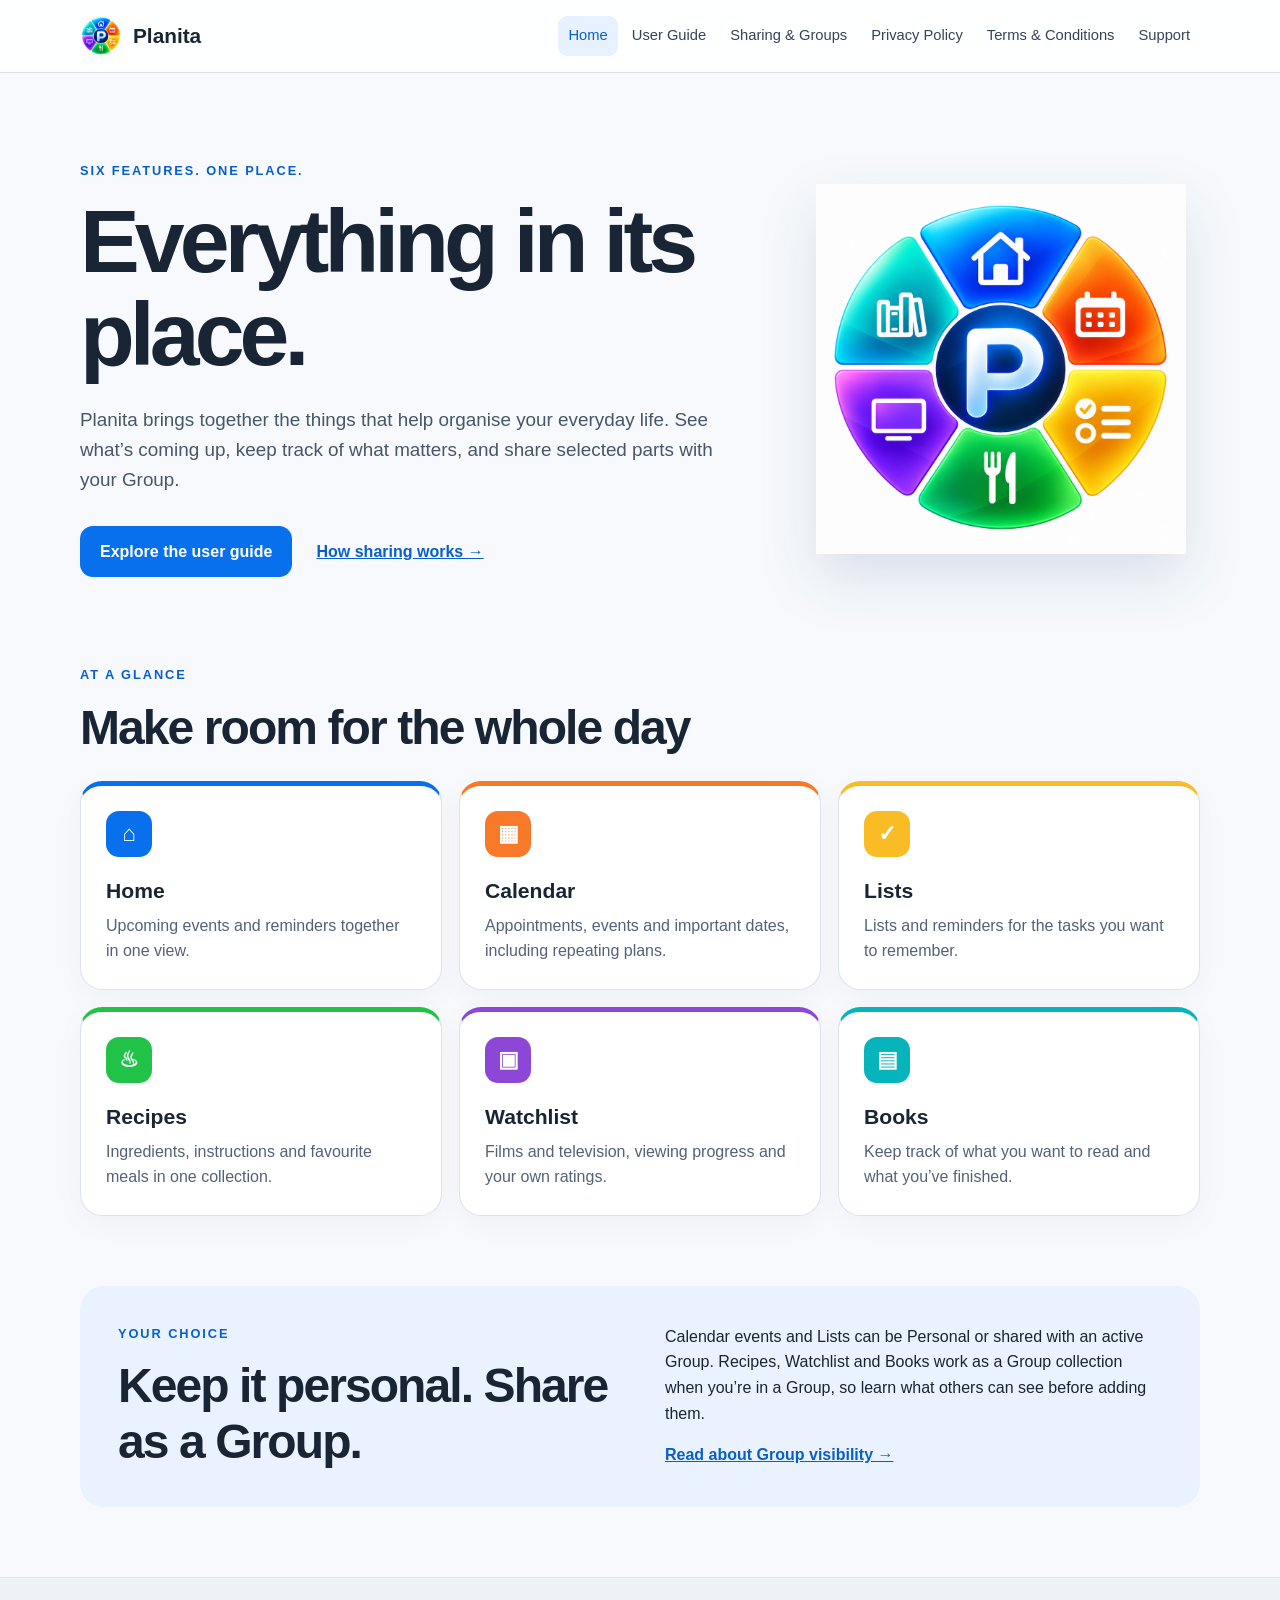
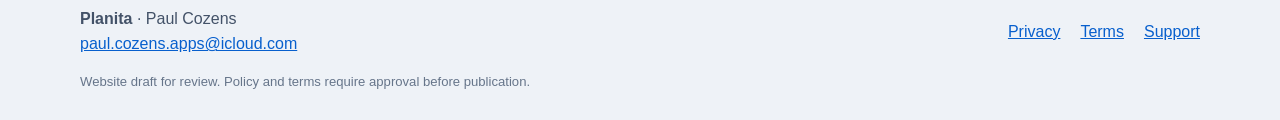
==== index.html @ f23fc289 "Add Planita website draft" ====
<!doctype html><html lang="en-GB"><head><meta charset="utf-8"><meta name="viewport" content="width=device-width,initial-scale=1"><meta name="color-scheme" content="light dark"><meta name="description" content="Planita helps organise events, lists, recipes, films and television, and books."><title>Home · Planita</title><link rel="icon" href="assets/planita-app-icon.png"><link rel="stylesheet" href="assets/site.css"></head><body><a class="skip" href="#main">Skip to content</a><header class="site-header"><div class="shell header-inner"><a class="brand" href="index.html"><img src="assets/planita-app-icon.png" alt="" width="42" height="42"><span>Planita</span></a><nav aria-label="Main navigation"><a href="index.html" aria-current="page">Home</a><a href="guide.html">User Guide</a><a href="sharing.html">Sharing & Groups</a><a href="privacy.html">Privacy Policy</a><a href="terms.html">Terms & Conditions</a><a href="support.html">Support</a></nav></div></header><main id="main" class="shell"><section class="hero"><div><p class="eyebrow">Six features. One place.</p><h1>Everything in its place.</h1><p class="lead">Planita brings together the things that help organise your everyday life. See what’s coming up, keep track of what matters, and share selected parts with your Group.</p><div class="actions"><a class="button" href="guide.html">Explore the user guide</a><a class="text-link" href="sharing.html">How sharing works →</a></div></div><div class="hero-art"><img src="assets/planita-app-icon.png" alt="Planita’s six-feature app icon" width="420" height="420"></div></section><section aria-labelledby="features"><div class="section-heading"><p class="eyebrow">At a glance</p><h2 id="features">Make room for the whole day</h2></div><div class="feature-grid"><article class="feature home"><span class="feature-mark">⌂</span><h3>Home</h3><p>Upcoming events and reminders together in one view.</p></article><article class="feature calendar"><span class="feature-mark">▦</span><h3>Calendar</h3><p>Appointments, events and important dates, including repeating plans.</p></article><article class="feature lists"><span class="feature-mark">✓</span><h3>Lists</h3><p>Lists and reminders for the tasks you want to remember.</p></article><article class="feature recipes"><span class="feature-mark">♨</span><h3>Recipes</h3><p>Ingredients, instructions and favourite meals in one collection.</p></article><article class="feature watchlist"><span class="feature-mark">▣</span><h3>Watchlist</h3><p>Films and television, viewing progress and your own ratings.</p></article><article class="feature books"><span class="feature-mark">▤</span><h3>Books</h3><p>Keep track of what you want to read and what you’ve finished.</p></article></div></section><section class="split-callout"><div><p class="eyebrow">Your choice</p><h2>Keep it personal. Share as a Group.</h2></div><div><p>Calendar events and Lists can be Personal or shared with an active Group. Recipes, Watchlist and Books work as a Group collection when you’re in a Group, so learn what others can see before adding them.</p><a class="text-link" href="sharing.html">Read about Group visibility →</a></div></section></main><footer class="site-footer"><div class="shell"><p><strong>Planita</strong> · Paul Cozens<br><a href="mailto:paul.cozens.apps@icloud.com">paul.cozens.apps@icloud.com</a></p><nav aria-label="Footer navigation"><a href="privacy.html">Privacy</a><a href="terms.html">Terms</a><a href="support.html">Support</a></nav><p class="small">Website draft for review. Policy and terms require approval before publication.</p></div></footer></body></html>
---- assets/site.css ----
:root{font-family:-apple-system,BlinkMacSystemFont,"Segoe UI",sans-serif;color:#192534;background:#f7f9fc;line-height:1.6;--line:#dbe3ee;--muted:#536276;--home:#086fed;--calendar:#f87a29;--lists:#fabc24;--recipes:#20c348;--watchlist:#8d47d7;--books:#05b5bb}*{box-sizing:border-box}html{scroll-behavior:smooth}body{margin:0}a{color:#075fcd}a:hover{text-decoration-thickness:2px}a:focus-visible,summary:focus-visible{outline:3px solid #086fed;outline-offset:4px}.shell{width:min(1120px,calc(100% - 40px));margin:auto}.skip{position:absolute;left:-9999px;top:10px;background:white;padding:10px;z-index:9}.skip:focus{left:10px}.site-header{background:rgba(255,255,255,.94);border-bottom:1px solid var(--line)}.header-inner{display:flex;align-items:center;justify-content:space-between;gap:24px;padding:15px 0}.brand{display:flex;align-items:center;gap:11px;color:#192534;text-decoration:none;font-weight:800;font-size:1.3rem;white-space:nowrap}.brand img{border-radius:11px}.site-header nav{display:flex;flex-wrap:wrap;gap:4px}.site-header nav a{color:#334359;text-decoration:none;padding:8px 10px;border-radius:9px;font-size:.92rem}.site-header nav a:hover,.site-header nav a[aria-current]{background:#e8f1ff;color:#075fcd}.hero{display:grid;grid-template-columns:1.25fr .75fr;align-items:center;gap:60px;padding:88px 0 80px}.hero h1{font-size:clamp(3rem,7vw,5.6rem);line-height:1.03;letter-spacing:-.055em;margin:.1em 0 .28em}.eyebrow{color:#075fcd;text-transform:uppercase;letter-spacing:.15em;font-weight:800;font-size:.8rem;margin:0 0 14px}.lead{font-size:1.18rem;color:#46566b;max-width:65ch}.hero-art{display:flex;justify-content:center}.hero-art img{width:min(100%,370px);height:auto;filter:drop-shadow(0 24px 28px rgba(18,52,100,.12))}.actions{display:flex;flex-wrap:wrap;align-items:center;gap:24px;margin-top:30px}.button{display:inline-block;background:#086fed;color:white;padding:13px 20px;border-radius:13px;text-decoration:none;font-weight:700}.button:hover{background:#075fcd}.text-link{font-weight:700}.section-heading{margin:8px 0 26px}.section-heading h2,.split-callout h2{font-size:clamp(2rem,4vw,3rem);line-height:1.15;letter-spacing:-.04em;margin:0}.feature-grid{display:grid;grid-template-columns:repeat(3,1fr);gap:17px}.feature,.guide-card{background:white;border:1px solid var(--line);border-radius:22px;box-shadow:0 8px 30px rgba(29,50,86,.035)}.feature{padding:25px;border-top:5px solid var(--accent)}.feature-mark{display:grid;place-items:center;width:46px;height:46px;background:var(--accent);color:white;border-radius:13px;font-size:1.4rem;font-weight:800}.feature h3{font-size:1.32rem;margin:17px 0 5px}.feature p{margin:0;color:var(--muted)}.home{--accent:var(--home)}.calendar{--accent:var(--calendar)}.lists{--accent:var(--lists)}.recipes{--accent:var(--recipes)}.watchlist{--accent:var(--watchlist)}.books{--accent:var(--books)}.split-callout{display:grid;grid-template-columns:1fr 1fr;gap:50px;background:#eaf2ff;border-radius:24px;padding:38px;margin:70px 0}.split-callout p{margin-top:0}.page-intro{padding:64px 0 34px;max-width:780px}.page-intro h1{font-size:clamp(2.7rem,6vw,4.7rem);line-height:1.06;letter-spacing:-.05em;margin:0}.review-badge{display:inline-block;background:#fff1d4;color:#67430c;border:1px solid #e9c47c;padding:7px 12px;border-radius:9px;font-weight:700;font-size:.9rem}.prose{max-width:780px;padding-bottom:75px}.prose h2{font-size:1.65rem;letter-spacing:-.025em;margin:36px 0 8px}.prose p,.prose li{color:#3e4e61}.prose li{margin:8px 0}.notice{background:#edf4ff;border-left:4px solid #086fed;border-radius:12px;padding:19px 22px;margin:30px 0}.notice p{margin:7px 0 0}.details{display:grid;gap:8px;background:white;border:1px solid var(--line);border-radius:14px;padding:18px}.details div{display:grid;grid-template-columns:140px 1fr}.details dt{font-weight:700}.details dd{margin:0;color:#526176}.guide-layout{display:grid;grid-template-columns:190px 1fr;gap:35px;padding-bottom:75px}.contents{align-self:start;position:sticky;top:20px;display:grid;gap:6px}.contents a{padding:5px 0}.article-stack{display:grid;gap:16px}.guide-card{padding:22px 27px;border-left:5px solid var(--accent,#cbd7e5);scroll-margin-top:20px}.guide-card h2{margin:0 0 7px;font-size:1.5rem}.guide-card p{margin:9px 0;color:#3e4e61}details{background:white;border:1px solid var(--line);border-radius:12px;margin:10px 0;padding:14px 18px}summary{cursor:pointer;font-weight:700}.site-footer{border-top:1px solid var(--line);background:#eef2f7;padding:28px 0;color:#435268}.site-footer .shell{display:flex;align-items:center;flex-wrap:wrap;justify-content:space-between;gap:14px}.site-footer p{margin:0}.site-footer nav{display:flex;gap:20px}.site-footer .small{width:100%;font-size:.82rem;color:#66758a}@media(max-width:760px){.header-inner{display:block}.site-header nav{margin-top:12px}.site-header nav a{font-size:.84rem;padding:6px}.hero{grid-template-columns:1fr;gap:22px;padding:54px 0}.hero-art{grid-row:1;justify-content:flex-start}.hero-art img{width:150px}.feature-grid{grid-template-columns:repeat(2,1fr)}.split-callout{grid-template-columns:1fr;gap:15px;padding:26px}.guide-layout{grid-template-columns:1fr}.contents{position:static;display:flex;flex-wrap:wrap;gap:8px}.contents strong{width:100%}.contents a{background:#e8f1ff;padding:5px 10px;border-radius:8px}.page-intro{padding-top:44px}}@media(max-width:480px){.shell{width:min(100% - 28px,1120px)}.feature-grid{grid-template-columns:1fr}.hero h1{font-size:3.1rem}.details div{grid-template-columns:1fr}.site-footer .shell{display:block}.site-footer nav{margin:13px 0}}@media(prefers-color-scheme:dark){:root{color:#eaf1fb;background:#101723;--line:#344357;--muted:#bac7d9}.site-header{background:#172232}.brand,.site-header nav a{color:#eaf1fb}.site-header nav a:hover,.site-header nav a[aria-current]{background:#183e71;color:#f5f9ff}.lead,.feature p,.guide-card p,.prose p,.prose li{color:#c0cede}.feature,.guide-card,details,.details{background:#1a2637}.split-callout,.notice{background:#172d4b}.site-footer{background:#172232;color:#d4dfeb}.details dd,.site-footer .small{color:#bac7d9}a{color:#7ab4ff}.eyebrow{color:#7ab4ff}.button{color:white}.review-badge{background:#513c1e;color:#ffdfa7;border-color:#866638}.contents a{background:#183e71}.skip{background:#1a2637}}
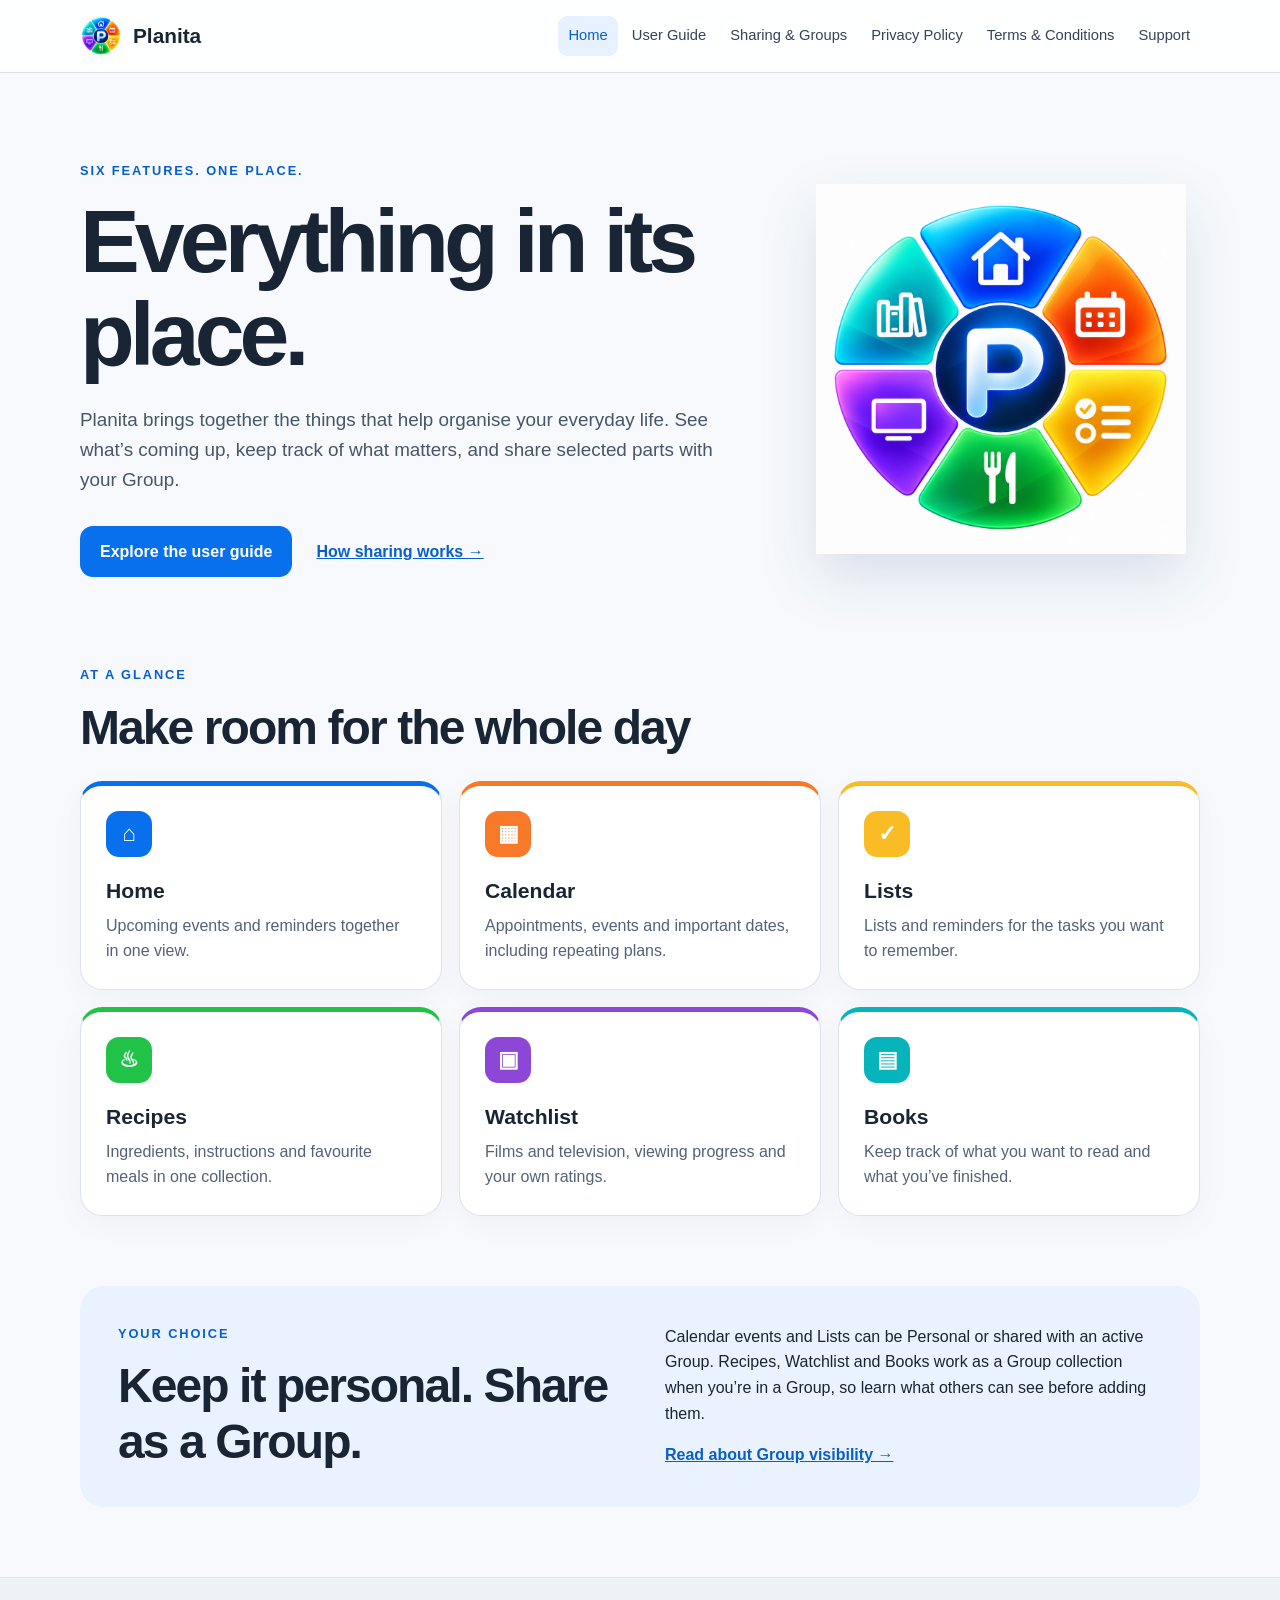
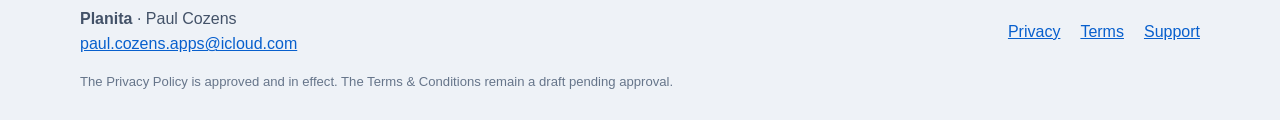
==== commit ed5cb454: "Updated Privacy Policy" ====
--- a/index.html
+++ b/index.html
@@ -1 +1 @@
-<!doctype html><html lang="en-GB"><head><meta charset="utf-8"><meta name="viewport" content="width=device-width,initial-scale=1"><meta name="color-scheme" content="light dark"><meta name="description" content="Planita helps organise events, lists, recipes, films and television, and books."><title>Home · Planita</title><link rel="icon" href="assets/planita-app-icon.png"><link rel="stylesheet" href="assets/site.css"></head><body><a class="skip" href="#main">Skip to content</a><header class="site-header"><div class="shell header-inner"><a class="brand" href="index.html"><img src="assets/planita-app-icon.png" alt="" width="42" height="42"><span>Planita</span></a><nav aria-label="Main navigation"><a href="index.html" aria-current="page">Home</a><a href="guide.html">User Guide</a><a href="sharing.html">Sharing & Groups</a><a href="privacy.html">Privacy Policy</a><a href="terms.html">Terms & Conditions</a><a href="support.html">Support</a></nav></div></header><main id="main" class="shell"><section class="hero"><div><p class="eyebrow">Six features. One place.</p><h1>Everything in its place.</h1><p class="lead">Planita brings together the things that help organise your everyday life. See what’s coming up, keep track of what matters, and share selected parts with your Group.</p><div class="actions"><a class="button" href="guide.html">Explore the user guide</a><a class="text-link" href="sharing.html">How sharing works →</a></div></div><div class="hero-art"><img src="assets/planita-app-icon.png" alt="Planita’s six-feature app icon" width="420" height="420"></div></section><section aria-labelledby="features"><div class="section-heading"><p class="eyebrow">At a glance</p><h2 id="features">Make room for the whole day</h2></div><div class="feature-grid"><article class="feature home"><span class="feature-mark">⌂</span><h3>Home</h3><p>Upcoming events and reminders together in one view.</p></article><article class="feature calendar"><span class="feature-mark">▦</span><h3>Calendar</h3><p>Appointments, events and important dates, including repeating plans.</p></article><article class="feature lists"><span class="feature-mark">✓</span><h3>Lists</h3><p>Lists and reminders for the tasks you want to remember.</p></article><article class="feature recipes"><span class="feature-mark">♨</span><h3>Recipes</h3><p>Ingredients, instructions and favourite meals in one collection.</p></article><article class="feature watchlist"><span class="feature-mark">▣</span><h3>Watchlist</h3><p>Films and television, viewing progress and your own ratings.</p></article><article class="feature books"><span class="feature-mark">▤</span><h3>Books</h3><p>Keep track of what you want to read and what you’ve finished.</p></article></div></section><section class="split-callout"><div><p class="eyebrow">Your choice</p><h2>Keep it personal. Share as a Group.</h2></div><div><p>Calendar events and Lists can be Personal or shared with an active Group. Recipes, Watchlist and Books work as a Group collection when you’re in a Group, so learn what others can see before adding them.</p><a class="text-link" href="sharing.html">Read about Group visibility →</a></div></section></main><footer class="site-footer"><div class="shell"><p><strong>Planita</strong> · Paul Cozens<br><a href="mailto:paul.cozens.apps@icloud.com">paul.cozens.apps@icloud.com</a></p><nav aria-label="Footer navigation"><a href="privacy.html">Privacy</a><a href="terms.html">Terms</a><a href="support.html">Support</a></nav><p class="small">Website draft for review. Policy and terms require approval before publication.</p></div></footer></body></html>+<!doctype html><html lang="en-GB"><head><meta charset="utf-8"><meta name="viewport" content="width=device-width,initial-scale=1"><meta name="color-scheme" content="light dark"><meta name="description" content="Planita helps organise events, lists, recipes, films and television, and books."><title>Home · Planita</title><link rel="icon" href="assets/planita-app-icon.png"><link rel="stylesheet" href="assets/site.css"></head><body><a class="skip" href="#main">Skip to content</a><header class="site-header"><div class="shell header-inner"><a class="brand" href="index.html"><img src="assets/planita-app-icon.png" alt="" width="42" height="42"><span>Planita</span></a><nav aria-label="Main navigation"><a href="index.html" aria-current="page">Home</a><a href="guide.html">User Guide</a><a href="sharing.html">Sharing & Groups</a><a href="privacy.html">Privacy Policy</a><a href="terms.html">Terms & Conditions</a><a href="support.html">Support</a></nav></div></header><main id="main" class="shell"><section class="hero"><div><p class="eyebrow">Six features. One place.</p><h1>Everything in its place.</h1><p class="lead">Planita brings together the things that help organise your everyday life. See what’s coming up, keep track of what matters, and share selected parts with your Group.</p><div class="actions"><a class="button" href="guide.html">Explore the user guide</a><a class="text-link" href="sharing.html">How sharing works →</a></div></div><div class="hero-art"><img src="assets/planita-app-icon.png" alt="Planita’s six-feature app icon" width="420" height="420"></div></section><section aria-labelledby="features"><div class="section-heading"><p class="eyebrow">At a glance</p><h2 id="features">Make room for the whole day</h2></div><div class="feature-grid"><article class="feature home"><span class="feature-mark">⌂</span><h3>Home</h3><p>Upcoming events and reminders together in one view.</p></article><article class="feature calendar"><span class="feature-mark">▦</span><h3>Calendar</h3><p>Appointments, events and important dates, including repeating plans.</p></article><article class="feature lists"><span class="feature-mark">✓</span><h3>Lists</h3><p>Lists and reminders for the tasks you want to remember.</p></article><article class="feature recipes"><span class="feature-mark">♨</span><h3>Recipes</h3><p>Ingredients, instructions and favourite meals in one collection.</p></article><article class="feature watchlist"><span class="feature-mark">▣</span><h3>Watchlist</h3><p>Films and television, viewing progress and your own ratings.</p></article><article class="feature books"><span class="feature-mark">▤</span><h3>Books</h3><p>Keep track of what you want to read and what you’ve finished.</p></article></div></section><section class="split-callout"><div><p class="eyebrow">Your choice</p><h2>Keep it personal. Share as a Group.</h2></div><div><p>Calendar events and Lists can be Personal or shared with an active Group. Recipes, Watchlist and Books work as a Group collection when you’re in a Group, so learn what others can see before adding them.</p><a class="text-link" href="sharing.html">Read about Group visibility →</a></div></section></main><footer class="site-footer"><div class="shell"><p><strong>Planita</strong> · Paul Cozens<br><a href="mailto:paul.cozens.apps@icloud.com">paul.cozens.apps@icloud.com</a></p><nav aria-label="Footer navigation"><a href="privacy.html">Privacy</a><a href="terms.html">Terms</a><a href="support.html">Support</a></nav><p class="small">The Privacy Policy is approved and in effect. The Terms & Conditions remain a draft pending approval.</p></div></footer></body></html>
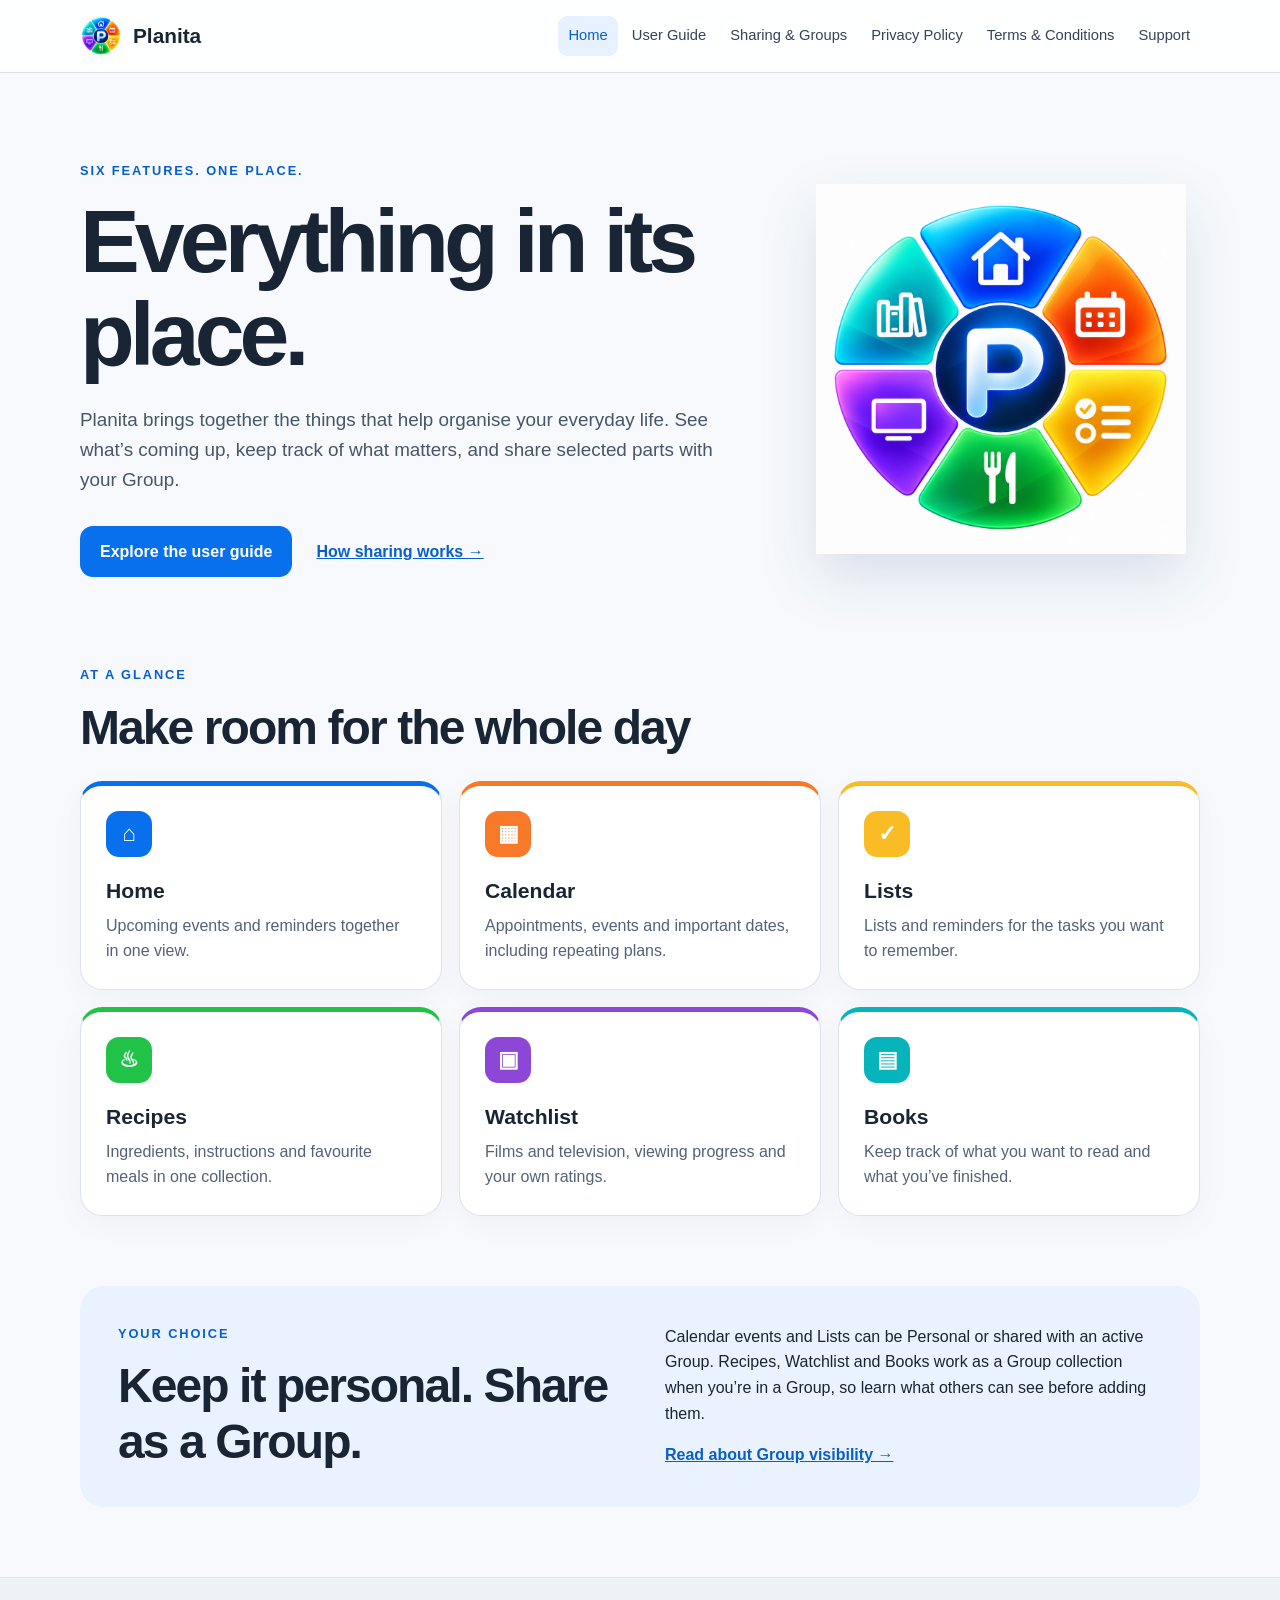
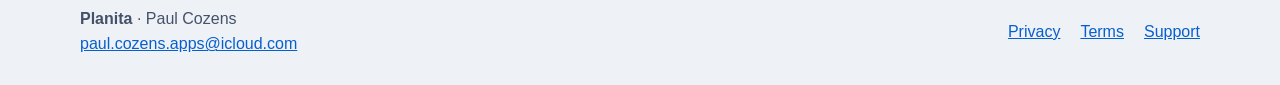
==== commit 8c6b5edf: "Updated T's and C's" ====
--- a/index.html
+++ b/index.html
@@ -1 +1 @@
-<!doctype html><html lang="en-GB"><head><meta charset="utf-8"><meta name="viewport" content="width=device-width,initial-scale=1"><meta name="color-scheme" content="light dark"><meta name="description" content="Planita helps organise events, lists, recipes, films and television, and books."><title>Home · Planita</title><link rel="icon" href="assets/planita-app-icon.png"><link rel="stylesheet" href="assets/site.css"></head><body><a class="skip" href="#main">Skip to content</a><header class="site-header"><div class="shell header-inner"><a class="brand" href="index.html"><img src="assets/planita-app-icon.png" alt="" width="42" height="42"><span>Planita</span></a><nav aria-label="Main navigation"><a href="index.html" aria-current="page">Home</a><a href="guide.html">User Guide</a><a href="sharing.html">Sharing & Groups</a><a href="privacy.html">Privacy Policy</a><a href="terms.html">Terms & Conditions</a><a href="support.html">Support</a></nav></div></header><main id="main" class="shell"><section class="hero"><div><p class="eyebrow">Six features. One place.</p><h1>Everything in its place.</h1><p class="lead">Planita brings together the things that help organise your everyday life. See what’s coming up, keep track of what matters, and share selected parts with your Group.</p><div class="actions"><a class="button" href="guide.html">Explore the user guide</a><a class="text-link" href="sharing.html">How sharing works →</a></div></div><div class="hero-art"><img src="assets/planita-app-icon.png" alt="Planita’s six-feature app icon" width="420" height="420"></div></section><section aria-labelledby="features"><div class="section-heading"><p class="eyebrow">At a glance</p><h2 id="features">Make room for the whole day</h2></div><div class="feature-grid"><article class="feature home"><span class="feature-mark">⌂</span><h3>Home</h3><p>Upcoming events and reminders together in one view.</p></article><article class="feature calendar"><span class="feature-mark">▦</span><h3>Calendar</h3><p>Appointments, events and important dates, including repeating plans.</p></article><article class="feature lists"><span class="feature-mark">✓</span><h3>Lists</h3><p>Lists and reminders for the tasks you want to remember.</p></article><article class="feature recipes"><span class="feature-mark">♨</span><h3>Recipes</h3><p>Ingredients, instructions and favourite meals in one collection.</p></article><article class="feature watchlist"><span class="feature-mark">▣</span><h3>Watchlist</h3><p>Films and television, viewing progress and your own ratings.</p></article><article class="feature books"><span class="feature-mark">▤</span><h3>Books</h3><p>Keep track of what you want to read and what you’ve finished.</p></article></div></section><section class="split-callout"><div><p class="eyebrow">Your choice</p><h2>Keep it personal. Share as a Group.</h2></div><div><p>Calendar events and Lists can be Personal or shared with an active Group. Recipes, Watchlist and Books work as a Group collection when you’re in a Group, so learn what others can see before adding them.</p><a class="text-link" href="sharing.html">Read about Group visibility →</a></div></section></main><footer class="site-footer"><div class="shell"><p><strong>Planita</strong> · Paul Cozens<br><a href="mailto:paul.cozens.apps@icloud.com">paul.cozens.apps@icloud.com</a></p><nav aria-label="Footer navigation"><a href="privacy.html">Privacy</a><a href="terms.html">Terms</a><a href="support.html">Support</a></nav><p class="small">The Privacy Policy is approved and in effect. The Terms & Conditions remain a draft pending approval.</p></div></footer></body></html>+<!doctype html><html lang="en-GB"><head><meta charset="utf-8"><meta name="viewport" content="width=device-width,initial-scale=1"><meta name="color-scheme" content="light dark"><meta name="description" content="Planita helps organise events, lists, recipes, films and television, and books."><title>Home · Planita</title><link rel="icon" href="assets/planita-app-icon.png"><link rel="stylesheet" href="assets/site.css"></head><body><a class="skip" href="#main">Skip to content</a><header class="site-header"><div class="shell header-inner"><a class="brand" href="index.html"><img src="assets/planita-app-icon.png" alt="" width="42" height="42"><span>Planita</span></a><nav aria-label="Main navigation"><a href="index.html" aria-current="page">Home</a><a href="guide.html">User Guide</a><a href="sharing.html">Sharing & Groups</a><a href="privacy.html">Privacy Policy</a><a href="terms.html">Terms & Conditions</a><a href="support.html">Support</a></nav></div></header><main id="main" class="shell"><section class="hero"><div><p class="eyebrow">Six features. One place.</p><h1>Everything in its place.</h1><p class="lead">Planita brings together the things that help organise your everyday life. See what’s coming up, keep track of what matters, and share selected parts with your Group.</p><div class="actions"><a class="button" href="guide.html">Explore the user guide</a><a class="text-link" href="sharing.html">How sharing works →</a></div></div><div class="hero-art"><img src="assets/planita-app-icon.png" alt="Planita’s six-feature app icon" width="420" height="420"></div></section><section aria-labelledby="features"><div class="section-heading"><p class="eyebrow">At a glance</p><h2 id="features">Make room for the whole day</h2></div><div class="feature-grid"><article class="feature home"><span class="feature-mark">⌂</span><h3>Home</h3><p>Upcoming events and reminders together in one view.</p></article><article class="feature calendar"><span class="feature-mark">▦</span><h3>Calendar</h3><p>Appointments, events and important dates, including repeating plans.</p></article><article class="feature lists"><span class="feature-mark">✓</span><h3>Lists</h3><p>Lists and reminders for the tasks you want to remember.</p></article><article class="feature recipes"><span class="feature-mark">♨</span><h3>Recipes</h3><p>Ingredients, instructions and favourite meals in one collection.</p></article><article class="feature watchlist"><span class="feature-mark">▣</span><h3>Watchlist</h3><p>Films and television, viewing progress and your own ratings.</p></article><article class="feature books"><span class="feature-mark">▤</span><h3>Books</h3><p>Keep track of what you want to read and what you’ve finished.</p></article></div></section><section class="split-callout"><div><p class="eyebrow">Your choice</p><h2>Keep it personal. Share as a Group.</h2></div><div><p>Calendar events and Lists can be Personal or shared with an active Group. Recipes, Watchlist and Books work as a Group collection when you’re in a Group, so learn what others can see before adding them.</p><a class="text-link" href="sharing.html">Read about Group visibility →</a></div></section></main><footer class="site-footer"><div class="shell"><p><strong>Planita</strong> · Paul Cozens<br><a href="mailto:paul.cozens.apps@icloud.com">paul.cozens.apps@icloud.com</a></p><nav aria-label="Footer navigation"><a href="privacy.html">Privacy</a><a href="terms.html">Terms</a><a href="support.html">Support</a></nav></div></footer></body></html>
